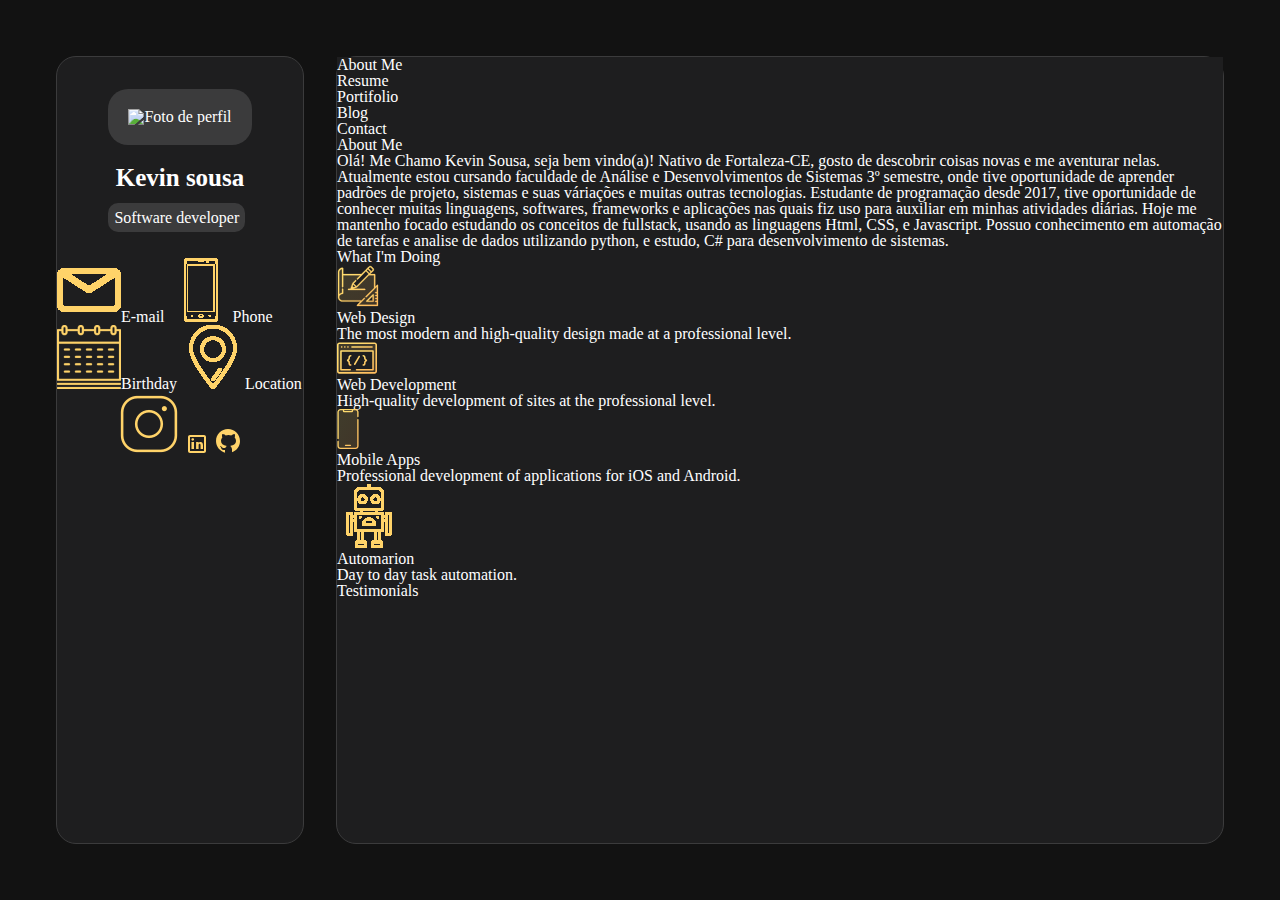
==== index.html @ a95f12bd "style: Adicionando os icones base" ====
<!DOCTYPE html>
<html lang="pt-br">

<head>
    <meta charset="UTF-8">
    <meta http-equiv="X-UA-Compatible" content="IE=edge">
    <meta name="viewport" content="width=device-width, initial-scale=1.0">
    <link rel="stylesheet" href="./css/aboutme.css">
    <title>Aboute me</title>
</head>

<body>
    <aside>
        <section class="information">
            <div class="personal-information">
                <img src="https://github.com/KevinDik.png" alt="Foto de perfil">
                <h1>Kevin sousa</h1>
                <span>Software developer</span>
            </div>
            <div class="personal-icons">
                <img src="./assets/icon-email.png" alt="icone email"><span>E-mail</span>
                <img src="./assets/icon-phone.png" alt="icone phone"><span>Phone</span>
                <img src="./assets/icon-calendar.png" alt="icone aniversario"><span>Birthday</span>
                <img src="./assets/icon-location.png" alt="icone localizacao"><span>Location</span>
            </div>
            <div class="k-social__media">
                <img src="./assets/icon-instagram.png" alt="Instagram">
                <img src="./assets/icon-linkedn.svg" alt="Linkedn">
                <img src="./assets/icon-github.svg" alt="GitHub">
            </div>
        </section>
    </aside>
    <main>
        <section class="aboutme">
            <nav class="menu">
                <ul>
                    <li><a href="./index.html">About Me</a></li>
                    <li><a href="./resume.html">Resume</a></li>
                    <li><a href="./portifolio.html">Portifolio</a></li>
                    <li><a href="./blog.html">Blog</a></li>
                    <li><a href="./contact.html">Contact</a></li>
                </ul>
            </nav>
            <div>
                <h2>About Me</h2>
                <p>Olá! Me Chamo Kevin Sousa, seja bem vindo(a)! Nativo de Fortaleza-CE, gosto de descobrir coisas novas
                    e me aventurar nelas.

                    Atualmente estou cursando faculdade de Análise e Desenvolvimentos de Sistemas 3º semestre, onde tive
                    oportunidade de aprender padrões de projeto, sistemas e suas váriações e muitas outras tecnologias.

                    Estudante de programação desde 2017, tive oportunidade de conhecer muitas linguagens, softwares,
                    frameworks e aplicações nas quais fiz uso para auxiliar em minhas atividades diárias. Hoje me
                    mantenho focado estudando os conceitos de fullstack, usando as linguagens Html, CSS, e Javascript.

                    Possuo conhecimento em automação de tarefas e analise de dados utilizando python, e estudo, C# para
                    desenvolvimento de sistemas.</p>
            </div>
        </section>
        <section class="skills">
            <h2>What I'm Doing</h2>
            <div>
                <img src="./assets/icon-design.svg" alt="icone de design">
                <h3>Web Design</h3>
                <p>The most modern and high-quality design made at a professional level.</p>
            </div>
            <div>
                <img src="./assets/icon-dev.svg" alt="icone desenvolvimento web">
                <h3>Web Development</h3>
                <p>High-quality development of sites at the professional level.</p>
            </div>
            <div>
                <img src="./assets/icon-app.svg" alt="icone desenvolvimento mobile">
                <h3>Mobile Apps</h3>
                <p>Professional development of applications for iOS and Android.</p>
            </div>
            <div>
                <img src="./assets/icon-robot.png" alt="icone automação">
                <h3>Automarion</h3>
                <p>Day to day task automation.</p>
            </div>
        </section>
        <section class="testimony">
            <h2>Testimonials</h2>
            <div>
                <img src="" alt="">
                <p></p>
            </div>
            <div>
                <img src="" alt="">
                <p></p>
            </div>
            <div>
                <img src="" alt="">
                <p></p>
            </div>
        </section>
        <section class="clients">
            <img src="" alt="">
            <img src="" alt="">
            <img src="" alt="">
        </section>
    </main>
</body>

</html>
---- css/aboutme.css ----
@import url("./reset.css");
@import url("./menu.css");

body {
    width: 100%;
    height: 100vh;
    display: grid;
    grid-template-columns: 1fr 3fr;
}

aside {
    background-color: var(--bg-card);
    border: 1px solid var(--avatar);
    margin: 3.5rem 1rem 3.5rem 3.5rem;
    border-radius: 20px;
}

main {
    background-color: var(--bg-card);
    border: 1px solid var(--avatar);
    margin: 3.5rem 3.5rem 3.5rem 1rem;
    border-radius: 20px;
}

.information {
    display: flex;
    align-items: center;
    flex-direction: column;
}

.personal-information {
    padding: 2rem;

}

.personal-information img {
    width: 100px;
    background-color: var(--avatar);
    padding: 20px;
    border-radius: 20px;
}

.personal-information h1 {
    padding: 20px 0;
    font-weight: bold;
    font-size: 25px;
    text-align: center;
}

.personal-information span {
    background-color: var(--avatar);
    padding: 6px;
    text-align: center;
    border-radius: 10px;
}

.box-icon {
    content: "";
}

.font-icon::before {
    content: "\e902"
}
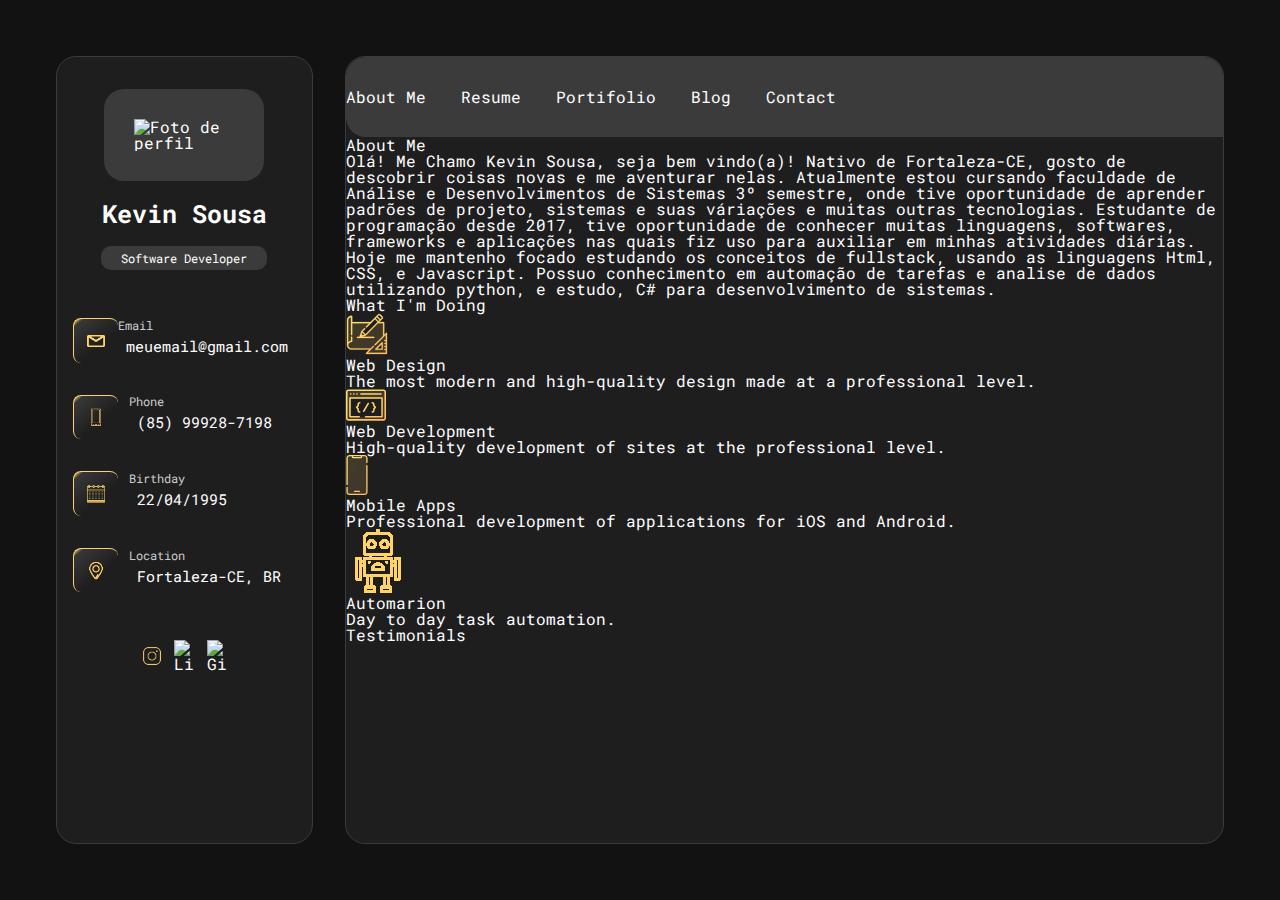
==== commit 7cb5dfe3: "style: Iniciado estilo do menu" ====
--- a/index.html
+++ b/index.html
@@ -5,6 +5,10 @@
     <meta charset="UTF-8">
     <meta http-equiv="X-UA-Compatible" content="IE=edge">
     <meta name="viewport" content="width=device-width, initial-scale=1.0">
+    <link rel="icon" type="image/x-icon" href="./assets/favicon.ico">
+    <link rel="preconnect" href="https://fonts.googleapis.com">
+    <link rel="preconnect" href="https://fonts.gstatic.com" crossorigin>
+    <link href="https://fonts.googleapis.com/css2?family=Roboto+Mono:wght@100;400;700&display=swap" rel="stylesheet">
     <link rel="stylesheet" href="./css/aboutme.css">
     <title>Aboute me</title>
 </head>
@@ -14,24 +18,35 @@
         <section class="information">
             <div class="personal-information">
                 <img src="https://github.com/KevinDik.png" alt="Foto de perfil">
-                <h1>Kevin sousa</h1>
-                <span>Software developer</span>
+                <h1>Kevin Sousa</h1>
+                <span>Software Developer</span>
             </div>
-            <div class="personal-icons">
-                <img src="./assets/icon-email.png" alt="icone email"><span>E-mail</span>
-                <img src="./assets/icon-phone.png" alt="icone phone"><span>Phone</span>
-                <img src="./assets/icon-calendar.png" alt="icone aniversario"><span>Birthday</span>
-                <img src="./assets/icon-location.png" alt="icone localizacao"><span>Location</span>
+            <div class="box-icons">
+                <ul>
+                    <li>
+                        <img src="./assets/icon-email.png" alt="icone email">
+                        <p>Email<span>meuemail@gmail.com</span></p>
+                    </li>
+                    <li>
+                        <img src="./assets/icon-phone.png" alt="icone phone"><p>Phone<span>(85) 99928-7198</span></p>
+                    </li>
+                    <li>
+                        <img src="./assets/icon-calendar.png" alt="icone aniversario"><p>Birthday<span>22/04/1995</span></p>
+                    </li>
+                    <li>
+                        <img src="./assets/icon-location.png" alt="icone localizacao"><p>Location<span>Fortaleza-CE, BR</span></p>
+                    </li>
+                </ul>
             </div>
-            <div class="k-social__media">
+            <div class="social-media">
                 <img src="./assets/icon-instagram.png" alt="Instagram">
-                <img src="./assets/icon-linkedn.svg" alt="Linkedn">
-                <img src="./assets/icon-github.svg" alt="GitHub">
+                <img src="./assets/icon-linkedn.png" alt="Linkedn">
+                <img src="./assets/icon-github.png" alt="GitHub">
             </div>
         </section>
     </aside>
     <main>
-        <section class="aboutme">
+        <section>
             <nav class="menu">
                 <ul>
                     <li><a href="./index.html">About Me</a></li>
--- a/css/aboutme.css
+++ b/css/aboutme.css
@@ -6,7 +6,14 @@
     height: 100vh;
     display: grid;
     grid-template-columns: 1fr 3fr;
+    font-family: 'Roboto Mono', monospace;
 }
+
+aside, main {
+    box-sizing: border-box;
+}
+
+/*style do aside*/
 
 aside {
     background-color: var(--bg-card);
@@ -22,21 +29,17 @@
     border-radius: 20px;
 }
 
-.information {
+.personal-information {
+    padding: 2rem;
     display: flex;
     align-items: center;
     flex-direction: column;
 }
 
-.personal-information {
-    padding: 2rem;
-
-}
-
 .personal-information img {
     width: 100px;
     background-color: var(--avatar);
-    padding: 20px;
+    padding: 30px;
     border-radius: 20px;
 }
 
@@ -49,15 +52,62 @@
 
 .personal-information span {
     background-color: var(--avatar);
-    padding: 6px;
+    padding: 6px 20px;
     text-align: center;
     border-radius: 10px;
+    font-size: 12px;
 }
 
-.box-icon {
-    content: "";
+.box-icons {
+    display: flex;
 }
 
-.font-icon::before {
-    content: "\e902"
-}+.box-icons ul li {
+    display: grid;
+    grid-template-columns: 1fr 3fr;
+    align-items: center;
+    justify-content: center;
+    margin: 0 auto;
+    padding: 1rem;
+}
+
+.box-icons ul li img{
+    width: 18px;
+    border-top: 1px solid var(--icon-color);
+    border-left: 1px solid var(--icon-color);
+    border-radius: 8px;
+    background-image: linear-gradient(140deg, var(--icon-color) 1%, var(--bg-information) 10%, var(--bg-card) 60%);
+    padding: 0.8rem;
+}
+
+.box-icons ul li p {
+    color: #ccc;
+    font-size: 12px;
+}
+
+.box-icons ul li span {
+    padding: 0.5rem;
+    font-size: 15px;
+    display: block;
+}
+
+.social-media {
+    display: flex;
+    align-items: center;
+    justify-content: center;
+    gap: 5%;
+    cursor: pointer;
+}
+
+.social-media img{
+    margin: 2rem 0;
+    width: 20px;
+    transition: opacity 0.2s ease-out;
+}
+
+.social-media img:hover {
+    opacity: 0.5;
+}
+
+/*style do main*/
+
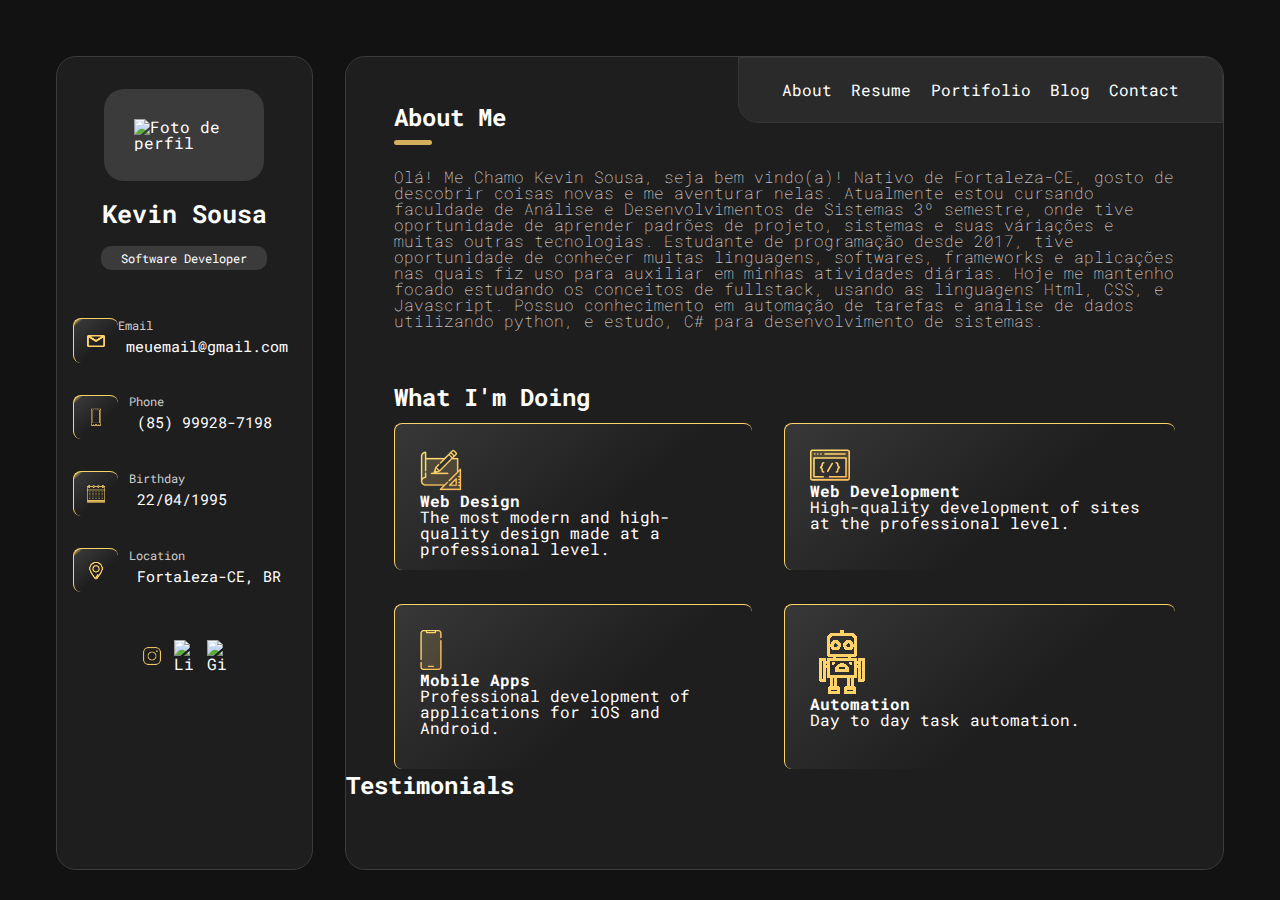
==== commit 14cb55ff: "style: Estilo dos cartões skills" ====
--- a/index.html
+++ b/index.html
@@ -47,16 +47,18 @@
     </aside>
     <main>
         <section>
-            <nav class="menu">
-                <ul>
-                    <li><a href="./index.html">About Me</a></li>
-                    <li><a href="./resume.html">Resume</a></li>
-                    <li><a href="./portifolio.html">Portifolio</a></li>
-                    <li><a href="./blog.html">Blog</a></li>
-                    <li><a href="./contact.html">Contact</a></li>
-                </ul>
-            </nav>
-            <div>
+            <div class="content-menu">
+                <nav class="menu">
+                    <ul>
+                        <li><a href="./index.html">About</a></li>
+                        <li><a href="./resume.html">Resume</a></li>
+                        <li><a href="./portifolio.html">Portifolio</a></li>
+                        <li><a href="./blog.html">Blog</a></li>
+                        <li><a href="./contact.html">Contact</a></li>
+                    </ul>
+                </nav>
+            </div>
+            <div class="content">
                 <h2>About Me</h2>
                 <p>Olá! Me Chamo Kevin Sousa, seja bem vindo(a)! Nativo de Fortaleza-CE, gosto de descobrir coisas novas
                     e me aventurar nelas.
@@ -74,25 +76,27 @@
         </section>
         <section class="skills">
             <h2>What I'm Doing</h2>
-            <div>
-                <img src="./assets/icon-design.svg" alt="icone de design">
-                <h3>Web Design</h3>
-                <p>The most modern and high-quality design made at a professional level.</p>
-            </div>
-            <div>
-                <img src="./assets/icon-dev.svg" alt="icone desenvolvimento web">
-                <h3>Web Development</h3>
-                <p>High-quality development of sites at the professional level.</p>
-            </div>
-            <div>
-                <img src="./assets/icon-app.svg" alt="icone desenvolvimento mobile">
-                <h3>Mobile Apps</h3>
-                <p>Professional development of applications for iOS and Android.</p>
-            </div>
-            <div>
-                <img src="./assets/icon-robot.png" alt="icone automação">
-                <h3>Automarion</h3>
-                <p>Day to day task automation.</p>
+            <div class="skills-content">
+                <div>
+                    <img src="./assets/icon-design.svg" alt="icone de design">
+                    <h3>Web Design</h3>
+                    <p>The most modern and high-quality design made at a professional level.</p>
+                </div>
+                <div>
+                    <img src="./assets/icon-dev.svg" alt="icone desenvolvimento web">
+                    <h3>Web Development</h3>
+                    <p>High-quality development of sites at the professional level.</p>
+                </div>
+                <div>
+                    <img src="./assets/icon-app.svg" alt="icone desenvolvimento mobile">
+                    <h3>Mobile Apps</h3>
+                    <p>Professional development of applications for iOS and Android.</p>
+                </div>
+                <div>
+                    <img src="./assets/icon-robot.png" alt="icone automação">
+                    <h3>Automation</h3>
+                    <p>Day to day task automation.</p>
+                </div>
             </div>
         </section>
         <section class="testimony">
--- a/css/aboutme.css
+++ b/css/aboutme.css
@@ -9,7 +9,8 @@
     font-family: 'Roboto Mono', monospace;
 }
 
-aside, main {
+aside,
+main {
     box-sizing: border-box;
 }
 
@@ -27,6 +28,7 @@
     border: 1px solid var(--avatar);
     margin: 3.5rem 3.5rem 3.5rem 1rem;
     border-radius: 20px;
+    position: relative;
 }
 
 .personal-information {
@@ -71,7 +73,7 @@
     padding: 1rem;
 }
 
-.box-icons ul li img{
+.box-icons ul li img {
     width: 18px;
     border-top: 1px solid var(--icon-color);
     border-left: 1px solid var(--icon-color);
@@ -99,7 +101,7 @@
     cursor: pointer;
 }
 
-.social-media img{
+.social-media img {
     margin: 2rem 0;
     width: 20px;
     transition: opacity 0.2s ease-out;
@@ -111,3 +113,75 @@
 
 /*style do main*/
 
+/*conteudo*/
+
+.content {
+    font-weight: 100;
+    padding: 3rem
+}
+
+.content h2 {
+    font-weight: bold;
+    font-size: 1.5rem;
+    position: relative;
+}
+
+.content h2::after {
+    content: '';
+    position: absolute;
+    bottom: -1rem;
+    left: 0;
+    width: 2.4rem;
+    height: 0.3125rem;
+    background-color: var(--text-hover);
+    z-index: 1;
+    border-radius: 20px;
+}
+
+.content p {
+    padding-top: 2rem;
+}
+
+/*section de skills*/
+
+.skills {
+    padding: 0.5rem 3rem;
+}
+
+h2 {
+    font-weight: bold;
+    font-size: 1.5rem;
+    margin-bottom: 0.5rem;
+}
+
+.skills-content {
+    display: grid;
+    grid-template-columns: 1fr 1fr;
+    align-items: center;
+    justify-content: start;
+}
+
+.skills-content div {
+    border-top: 1px solid var(--icon-color);
+    border-left: 1px solid var(--icon-color);
+    border-radius: 8px;
+    background-image: linear-gradient(140deg, var(--icon-color), var(--bg-information) 1%, var(--bg-card) 60%);
+    padding: 1rem;
+    display: inline-block;
+    align-items: center;
+    justify-content: center;
+    height: 60%;
+    padding: 25px;
+}
+
+.skills-content div:nth-child(1), .skills-content div:nth-child(3) {
+    margin-right: 2rem;
+}
+.skills-content div:nth-child(3), .skills-content div:nth-child(4) {
+    margin-top: 2rem;
+}
+
+.skills-content div h3 {
+    font-weight: bold;
+}
+
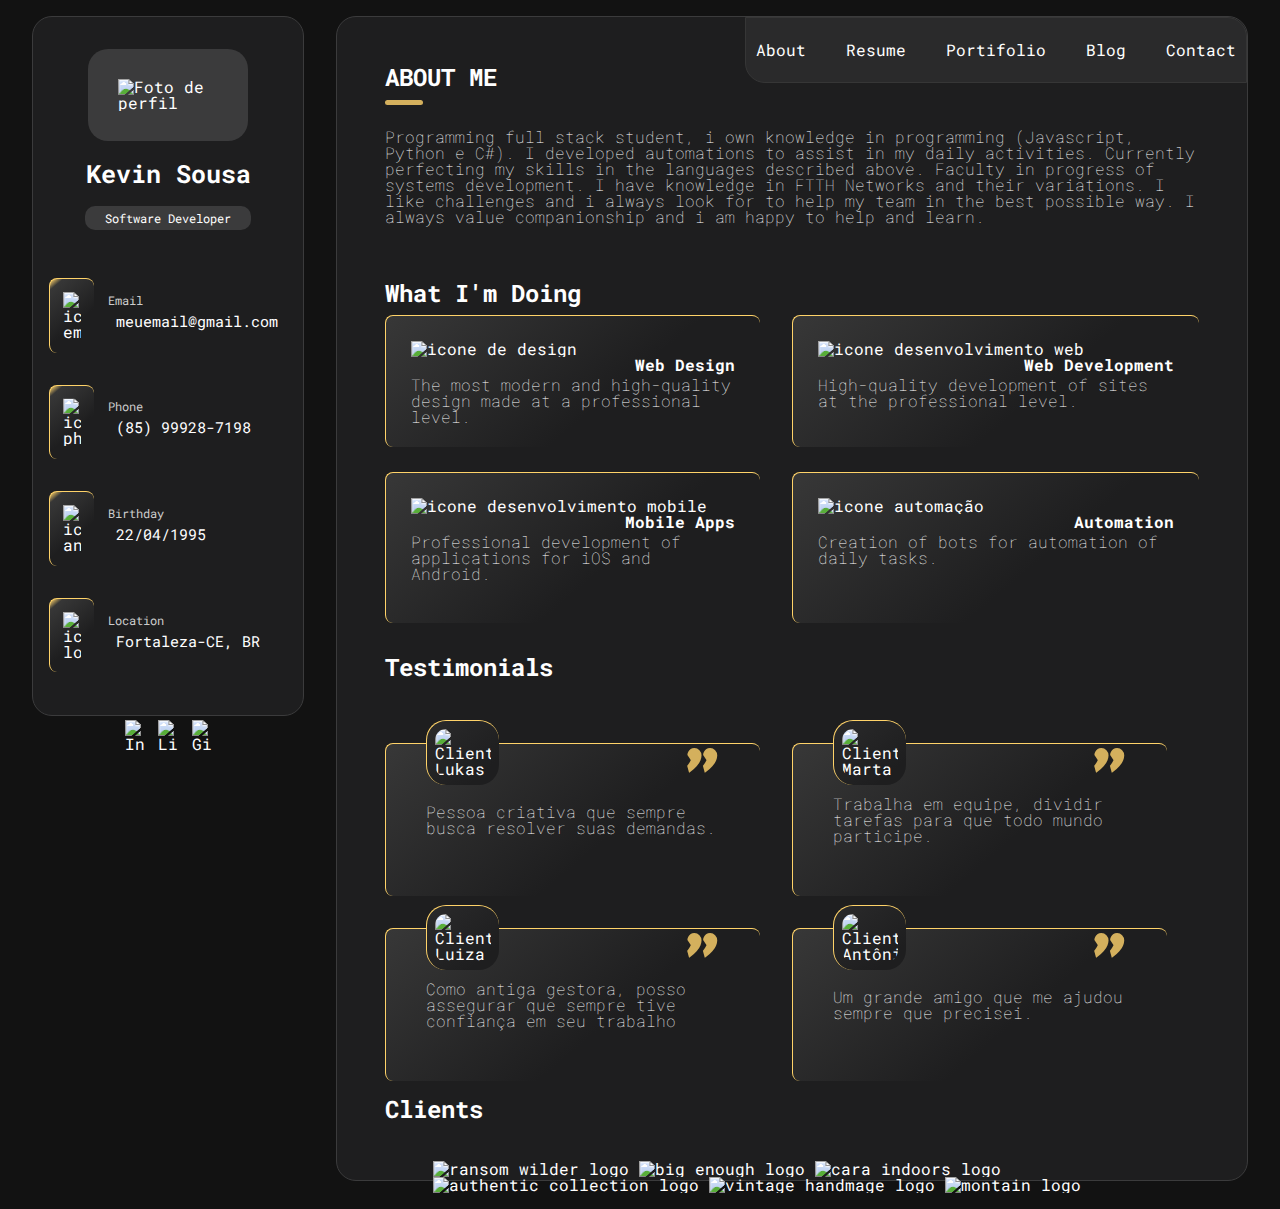
==== commit 0627fc88: "feat: Feito estrutura inicial html do resume" ====
--- a/index.html
+++ b/index.html
@@ -5,6 +5,9 @@
     <meta charset="UTF-8">
     <meta http-equiv="X-UA-Compatible" content="IE=edge">
     <meta name="viewport" content="width=device-width, initial-scale=1.0">
+    <link rel="preconnect" href="https://fonts.googleapis.com">
+    <link rel="preconnect" href="https://fonts.gstatic.com" crossorigin>
+    <link href="https://fonts.googleapis.com/css2?family=Secular+One&display=swap" rel="stylesheet">
     <link rel="icon" type="image/x-icon" href="./assets/favicon.ico">
     <link rel="preconnect" href="https://fonts.googleapis.com">
     <link rel="preconnect" href="https://fonts.gstatic.com" crossorigin>
@@ -24,24 +27,27 @@
             <div class="box-icons">
                 <ul>
                     <li>
-                        <img src="./assets/icon-email.png" alt="icone email">
+                        <img src="./assets/icons/icon-email.png" alt="icone email">
                         <p>Email<span>meuemail@gmail.com</span></p>
                     </li>
                     <li>
-                        <img src="./assets/icon-phone.png" alt="icone phone"><p>Phone<span>(85) 99928-7198</span></p>
+                        <img src="./assets/icons/icon-phone.png" alt="icone phone">
+                        <p>Phone<span>(85) 99928-7198</span></p>
                     </li>
                     <li>
-                        <img src="./assets/icon-calendar.png" alt="icone aniversario"><p>Birthday<span>22/04/1995</span></p>
+                        <img src="./assets/icons/icon-calendar.png" alt="icone aniversario">
+                        <p>Birthday<span>22/04/1995</span></p>
                     </li>
                     <li>
-                        <img src="./assets/icon-location.png" alt="icone localizacao"><p>Location<span>Fortaleza-CE, BR</span></p>
+                        <img src="./assets/icons/icon-location.png" alt="icone localizacao">
+                        <p>Location<span>Fortaleza-CE, BR</span></p>
                     </li>
                 </ul>
             </div>
             <div class="social-media">
-                <img src="./assets/icon-instagram.png" alt="Instagram">
-                <img src="./assets/icon-linkedn.png" alt="Linkedn">
-                <img src="./assets/icon-github.png" alt="GitHub">
+                <img src="./assets/social-media/icon-instagram.png" alt="Instagram">
+                <img src="./assets/social-media/icon-linkedn.png" alt="Linkedn">
+                <img src="./assets/social-media/icon-github.png" alt="GitHub">
             </div>
         </section>
     </aside>
@@ -58,66 +64,81 @@
                     </ul>
                 </nav>
             </div>
+        </section>
+        <section>
             <div class="content">
                 <h2>About Me</h2>
-                <p>Olá! Me Chamo Kevin Sousa, seja bem vindo(a)! Nativo de Fortaleza-CE, gosto de descobrir coisas novas
-                    e me aventurar nelas.
-
-                    Atualmente estou cursando faculdade de Análise e Desenvolvimentos de Sistemas 3º semestre, onde tive
-                    oportunidade de aprender padrões de projeto, sistemas e suas váriações e muitas outras tecnologias.
-
-                    Estudante de programação desde 2017, tive oportunidade de conhecer muitas linguagens, softwares,
-                    frameworks e aplicações nas quais fiz uso para auxiliar em minhas atividades diárias. Hoje me
-                    mantenho focado estudando os conceitos de fullstack, usando as linguagens Html, CSS, e Javascript.
-
-                    Possuo conhecimento em automação de tarefas e analise de dados utilizando python, e estudo, C# para
-                    desenvolvimento de sistemas.</p>
+                <p>Programming full stack student, i own knowledge in programming (Javascript, Python e C#). I
+                    developed automations to assist in my daily activities. Currently perfecting my skills in the
+                    languages described above. Faculty in progress of systems development. I have knowledge in FTTH
+                    Networks and their variations. I like challenges and i always look for to help my team in the best
+                    possible way. I always value companionship and i am happy to help and learn.</p>
             </div>
         </section>
         <section class="skills">
             <h2>What I'm Doing</h2>
             <div class="skills-content">
-                <div>
-                    <img src="./assets/icon-design.svg" alt="icone de design">
+                <div class="skills-box">
+                    <img src="./assets/icons/icon-design.svg" alt="icone de design">
                     <h3>Web Design</h3>
                     <p>The most modern and high-quality design made at a professional level.</p>
                 </div>
-                <div>
-                    <img src="./assets/icon-dev.svg" alt="icone desenvolvimento web">
+                <div class="skills-box">
+                    <img src="./assets/icons/icon-dev.svg" alt="icone desenvolvimento web">
                     <h3>Web Development</h3>
                     <p>High-quality development of sites at the professional level.</p>
                 </div>
-                <div>
-                    <img src="./assets/icon-app.svg" alt="icone desenvolvimento mobile">
+                <div class="skills-box">
+                    <img src="./assets/icons/icon-app.svg" alt="icone desenvolvimento mobile">
                     <h3>Mobile Apps</h3>
                     <p>Professional development of applications for iOS and Android.</p>
                 </div>
-                <div>
-                    <img src="./assets/icon-robot.png" alt="icone automação">
+                <div class="skills-box">
+                    <img src="./assets/icons/icon-robot.png" alt="icone automação">
                     <h3>Automation</h3>
-                    <p>Day to day task automation.</p>
+                    <p>Creation of bots for automation of daily tasks.</p>
                 </div>
             </div>
         </section>
         <section class="testimony">
             <h2>Testimonials</h2>
-            <div>
-                <img src="" alt="">
-                <p></p>
-            </div>
-            <div>
-                <img src="" alt="">
-                <p></p>
-            </div>
-            <div>
-                <img src="" alt="">
-                <p></p>
+            <div class="testimony-content">
+                <a href="">
+                    <div>
+                        <img src="./assets/clients/client1.png" alt="Cliente Lukas">
+                        <p>Pessoa criativa que sempre busca resolver suas demandas.</p>
+                    </div>
+                </a>
+                <a href="">
+                    <div>
+                        <img src="./assets/clients/client2.png" alt="Cliente Marta">
+                        <p>Trabalha em equipe, dividir tarefas para que todo mundo participe.</p>
+                    </div>
+                </a>
+                <a href="">
+                    <div>
+                        <img src="./assets/clients/client3.png" alt="Cliente Luiza">
+                        <p>Como antiga gestora, posso assegurar que sempre tive confiança em seu trabalho</p>
+                    </div>
+                </a>
+                <a href="">
+                    <div>
+                        <img src="./assets/clients/client4.png" alt="Cliente Antônio">
+                        <p>Um grande amigo que me ajudou sempre que precisei.</p>
+                    </div>
+                </a>
             </div>
         </section>
         <section class="clients">
-            <img src="" alt="">
-            <img src="" alt="">
-            <img src="" alt="">
+            <h2>Clients</h2>
+            <div class="clients">
+                <img src="./assets/business/logo1.png" alt="ransom wilder logo">
+                <img src="./assets/business/logo2.png" alt="big enough logo">
+                <img src="./assets/business/logo3.png" alt="cara indoors logo">
+                <img src="./assets/business/logo4.png" alt="authentic collection logo">
+                <img src="./assets/business/logo5.png" alt="vintage handmage logo">
+                <img src="./assets/business/logo6.png" alt="montain logo">
+            </div>
         </section>
     </main>
 </body>
--- a/css/aboutme.css
+++ b/css/aboutme.css
@@ -1,151 +1,10 @@
 @import url("./reset.css");
 @import url("./menu.css");
-
-body {
-    width: 100%;
-    height: 100vh;
-    display: grid;
-    grid-template-columns: 1fr 3fr;
-    font-family: 'Roboto Mono', monospace;
-}
-
-aside,
-main {
-    box-sizing: border-box;
-}
-
-/*style do aside*/
-
-aside {
-    background-color: var(--bg-card);
-    border: 1px solid var(--avatar);
-    margin: 3.5rem 1rem 3.5rem 3.5rem;
-    border-radius: 20px;
-}
-
-main {
-    background-color: var(--bg-card);
-    border: 1px solid var(--avatar);
-    margin: 3.5rem 3.5rem 3.5rem 1rem;
-    border-radius: 20px;
-    position: relative;
-}
-
-.personal-information {
-    padding: 2rem;
-    display: flex;
-    align-items: center;
-    flex-direction: column;
-}
-
-.personal-information img {
-    width: 100px;
-    background-color: var(--avatar);
-    padding: 30px;
-    border-radius: 20px;
-}
-
-.personal-information h1 {
-    padding: 20px 0;
-    font-weight: bold;
-    font-size: 25px;
-    text-align: center;
-}
-
-.personal-information span {
-    background-color: var(--avatar);
-    padding: 6px 20px;
-    text-align: center;
-    border-radius: 10px;
-    font-size: 12px;
-}
-
-.box-icons {
-    display: flex;
-}
-
-.box-icons ul li {
-    display: grid;
-    grid-template-columns: 1fr 3fr;
-    align-items: center;
-    justify-content: center;
-    margin: 0 auto;
-    padding: 1rem;
-}
-
-.box-icons ul li img {
-    width: 18px;
-    border-top: 1px solid var(--icon-color);
-    border-left: 1px solid var(--icon-color);
-    border-radius: 8px;
-    background-image: linear-gradient(140deg, var(--icon-color) 1%, var(--bg-information) 10%, var(--bg-card) 60%);
-    padding: 0.8rem;
-}
-
-.box-icons ul li p {
-    color: #ccc;
-    font-size: 12px;
-}
-
-.box-icons ul li span {
-    padding: 0.5rem;
-    font-size: 15px;
-    display: block;
-}
-
-.social-media {
-    display: flex;
-    align-items: center;
-    justify-content: center;
-    gap: 5%;
-    cursor: pointer;
-}
-
-.social-media img {
-    margin: 2rem 0;
-    width: 20px;
-    transition: opacity 0.2s ease-out;
-}
-
-.social-media img:hover {
-    opacity: 0.5;
-}
-
-/*style do main*/
-
-/*conteudo*/
-
-.content {
-    font-weight: 100;
-    padding: 3rem
-}
-
-.content h2 {
-    font-weight: bold;
-    font-size: 1.5rem;
-    position: relative;
-}
-
-.content h2::after {
-    content: '';
-    position: absolute;
-    bottom: -1rem;
-    left: 0;
-    width: 2.4rem;
-    height: 0.3125rem;
-    background-color: var(--text-hover);
-    z-index: 1;
-    border-radius: 20px;
-}
-
-.content p {
-    padding-top: 2rem;
-}
 
 /*section de skills*/
 
 .skills {
-    padding: 0.5rem 3rem;
+    padding: 0.5rem 3rem 2rem 3rem;
 }
 
 h2 {
@@ -161,7 +20,7 @@
     justify-content: start;
 }
 
-.skills-content div {
+.skills-content .skills-box {
     border-top: 1px solid var(--icon-color);
     border-left: 1px solid var(--icon-color);
     border-radius: 8px;
@@ -174,14 +33,104 @@
     padding: 25px;
 }
 
-.skills-content div:nth-child(1), .skills-content div:nth-child(3) {
+.skills-content .skills-box:nth-child(1), .skills-content div:nth-child(3) {
     margin-right: 2rem;
 }
-.skills-content div:nth-child(3), .skills-content div:nth-child(4) {
+.skills-content .skills-box:nth-child(3), .skills-content div:nth-child(4) {
     margin-top: 2rem;
 }
 
-.skills-content div h3 {
+.skills-content .skills-box h3 {
     font-weight: bold;
+    padding-bottom: 4px;
 }
 
+.skills-content .skills-box p {
+    font-weight: lighter;
+}
+
+.skills-content .skills-box h3, p {
+    display: flex;
+    justify-content: right;
+}
+
+/*Testimony*/
+
+.testimony{
+    padding: 0.5rem 3rem;
+    position: relative;
+}
+
+.testimony h2 {
+    margin-bottom: 2rem;
+}
+
+.testimony-content {
+    display: grid;
+    grid-template-columns: 1fr 1fr;
+    align-items: center;
+    justify-content: start;
+}
+
+.testimony-content div{
+    border-top: 1px solid var(--icon-color);
+    border-left: 1px solid var(--icon-color);
+    border-radius: 8px;
+    background-image: linear-gradient(140deg, var(--icon-color), var(--bg-information) 1%, var(--bg-card) 60%);
+    padding: 2.5em;
+    position: relative;
+    height: 4.5rem;
+    display: flex;
+    align-items: center;
+}
+
+.testimony-content div:nth-child(1), 
+.testimony-content div:nth-child(3) {
+    margin-right: 2rem;
+}
+.testimony-content div:nth-child(1), 
+.testimony-content div:nth-child(4) {
+    margin-top: 2rem;
+}
+
+.testimony-content div img {
+    width: 15%;
+    border-top: 1px solid var(--icon-color);
+    border-left: 1px solid var(--icon-color);
+    border-radius: 20px;
+    background-image: linear-gradient(140deg, var(--icon-color), #2A2A2B 1%, var(--bg-card) 80%);
+    padding: 0.5rem;
+    position: absolute;
+    top: -1.5rem;
+}
+
+.testimony-content div p {
+    font-weight: lighter;
+    
+}
+
+.testimony-content div p::after {
+    content: '"';
+    position: absolute;
+    top: 0;
+    right: 1;
+    z-index: 1;
+    color: var(--text-hover);
+    font-weight: bold;
+    font-size: 60px;
+    font-family: 'Secular One', sans-serif;
+}
+
+/*Clients*/
+
+.clients{
+    padding: 0.5rem 3rem;
+}
+
+.clients h2 {
+    margin-bottom: 2rem;
+}
+
+.clients img:hover {
+    cursor: pointer;
+}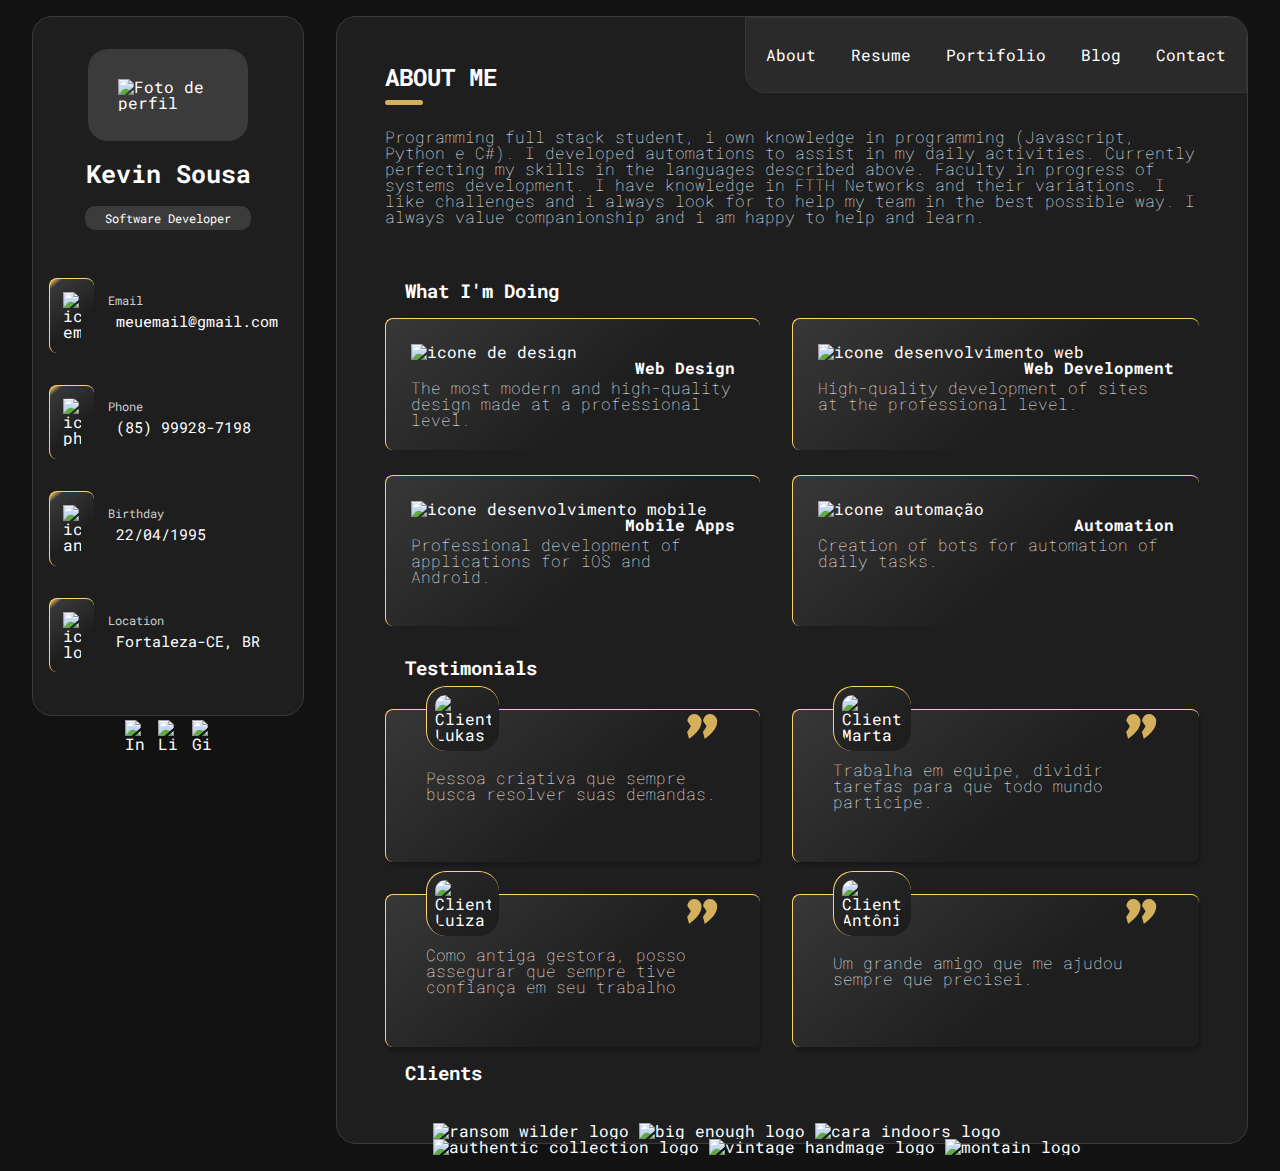
==== commit f501bf38: "feat: Iniciado a codificação do carrosel de testemunhas" ====
--- a/index.html
+++ b/index.html
@@ -13,6 +13,7 @@
     <link rel="preconnect" href="https://fonts.gstatic.com" crossorigin>
     <link href="https://fonts.googleapis.com/css2?family=Roboto+Mono:wght@100;400;700&display=swap" rel="stylesheet">
     <link rel="stylesheet" href="./css/aboutme.css">
+    <script src="/assets/scripts/index.js"></script>
     <title>Aboute me</title>
 </head>
 
@@ -67,7 +68,7 @@
         </section>
         <section>
             <div class="content">
-                <h2>About Me</h2>
+                <h2 class="titles">About Me</h2>
                 <p>Programming full stack student, i own knowledge in programming (Javascript, Python e C#). I
                     developed automations to assist in my daily activities. Currently perfecting my skills in the
                     languages described above. Faculty in progress of systems development. I have knowledge in FTTH
@@ -76,7 +77,7 @@
             </div>
         </section>
         <section class="skills">
-            <h2>What I'm Doing</h2>
+            <h3 class="subs-titles">What I'm Doing</h3>
             <div class="skills-content">
                 <div class="skills-box">
                     <img src="./assets/icons/icon-design.svg" alt="icone de design">
@@ -101,36 +102,39 @@
             </div>
         </section>
         <section class="testimony">
-            <h2>Testimonials</h2>
-            <div class="testimony-content">
-                <a href="">
-                    <div>
-                        <img src="./assets/clients/client1.png" alt="Cliente Lukas">
-                        <p>Pessoa criativa que sempre busca resolver suas demandas.</p>
+            <h3 class="subs-titles">Testimonials</h3>
+            <div class="carousel-slide">
+                <div class="testimony-content">
+                    <div class="carousel-item">
+                        <a href="">
+                            <img src="./assets/clients/client1.png" alt="Cliente Lukas">
+                            <p>Pessoa criativa que sempre busca resolver suas demandas.</p>
+                        </a>
                     </div>
-                </a>
-                <a href="">
-                    <div>
-                        <img src="./assets/clients/client2.png" alt="Cliente Marta">
-                        <p>Trabalha em equipe, dividir tarefas para que todo mundo participe.</p>
+                    <div class="carousel-item">
+                        <a href="">
+
+                            <img src="./assets/clients/client2.png" alt="Cliente Marta">
+                            <p>Trabalha em equipe, dividir tarefas para que todo mundo participe.</p>
+                        </a>
                     </div>
-                </a>
-                <a href="">
-                    <div>
-                        <img src="./assets/clients/client3.png" alt="Cliente Luiza">
-                        <p>Como antiga gestora, posso assegurar que sempre tive confiança em seu trabalho</p>
+                    <div class="carousel-item">
+                        <a href="">
+                            <img src="./assets/clients/client3.png" alt="Cliente Luiza">
+                            <p>Como antiga gestora, posso assegurar que sempre tive confiança em seu trabalho</p>
+                        </a>
                     </div>
-                </a>
-                <a href="">
-                    <div>
-                        <img src="./assets/clients/client4.png" alt="Cliente Antônio">
-                        <p>Um grande amigo que me ajudou sempre que precisei.</p>
+                    <div class="carousel-item">
+                        <a href="">
+                            <img src="./assets/clients/client4.png" alt="Cliente Antônio">
+                            <p>Um grande amigo que me ajudou sempre que precisei.</p>
+                        </a>
                     </div>
-                </a>
+                </div>
             </div>
         </section>
         <section class="clients">
-            <h2>Clients</h2>
+            <h3 class="subs-titles">Clients</h3>
             <div class="clients">
                 <img src="./assets/business/logo1.png" alt="ransom wilder logo">
                 <img src="./assets/business/logo2.png" alt="big enough logo">
@@ -143,4 +147,5 @@
     </main>
 </body>
 
+
 </html>--- a/css/aboutme.css
+++ b/css/aboutme.css
@@ -5,12 +5,6 @@
 
 .skills {
     padding: 0.5rem 3rem 2rem 3rem;
-}
-
-h2 {
-    font-weight: bold;
-    font-size: 1.5rem;
-    margin-bottom: 0.5rem;
 }
 
 .skills-content {
@@ -61,7 +55,7 @@
     position: relative;
 }
 
-.testimony h2 {
+.testimony h3 {
     margin-bottom: 2rem;
 }
 
@@ -72,7 +66,7 @@
     justify-content: start;
 }
 
-.testimony-content div{
+.testimony-content .carousel-item{
     border-top: 1px solid var(--icon-color);
     border-left: 1px solid var(--icon-color);
     border-radius: 8px;
@@ -82,6 +76,7 @@
     height: 4.5rem;
     display: flex;
     align-items: center;
+    box-shadow: 2px 4px 3px rgba(0, 0, 0, 0.205);
 }
 
 .testimony-content div:nth-child(1), 
@@ -89,8 +84,8 @@
     margin-right: 2rem;
 }
 .testimony-content div:nth-child(1), 
-.testimony-content div:nth-child(4) {
-    margin-top: 2rem;
+.testimony-content div:nth-child(2) {
+    margin-bottom: 2rem;
 }
 
 .testimony-content div img {
@@ -127,7 +122,7 @@
     padding: 0.5rem 3rem;
 }
 
-.clients h2 {
+.clients h3 {
     margin-bottom: 2rem;
 }
 
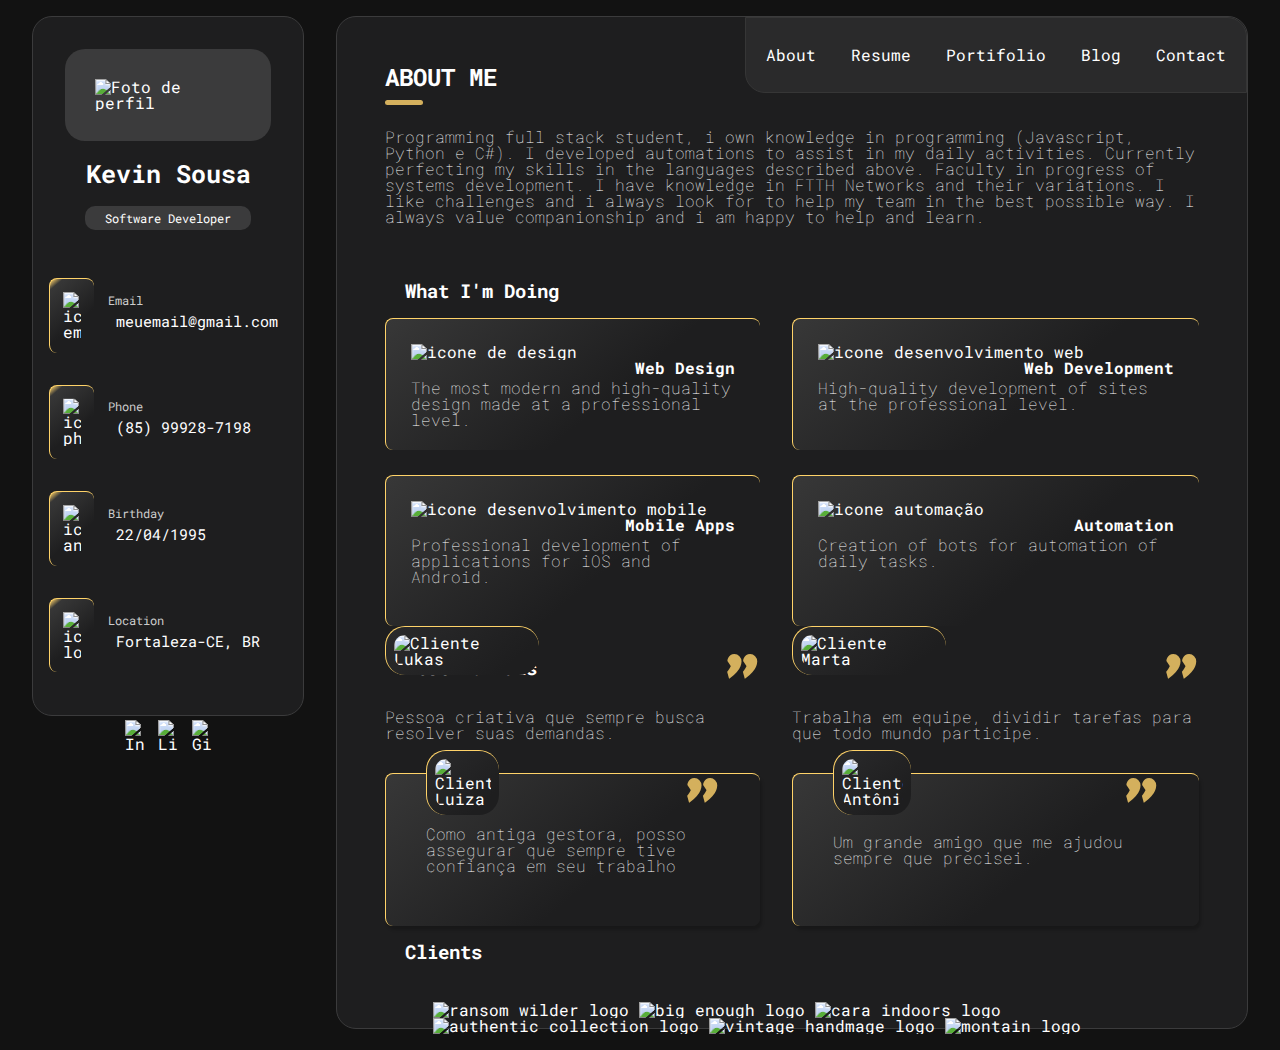
==== commit ccaa21b8: "feat: pagina blog criada | style: Realizado css" ====
--- a/index.html
+++ b/index.html
@@ -8,20 +8,21 @@
     <link rel="preconnect" href="https://fonts.googleapis.com">
     <link rel="preconnect" href="https://fonts.gstatic.com" crossorigin>
     <link href="https://fonts.googleapis.com/css2?family=Secular+One&display=swap" rel="stylesheet">
-    <link rel="icon" type="image/x-icon" href="./assets/favicon.ico">
+    <link rel="icon" type="image/x-icon" href="./assets/favicons/favicon.ico">
     <link rel="preconnect" href="https://fonts.googleapis.com">
     <link rel="preconnect" href="https://fonts.gstatic.com" crossorigin>
     <link href="https://fonts.googleapis.com/css2?family=Roboto+Mono:wght@100;400;700&display=swap" rel="stylesheet">
     <link rel="stylesheet" href="./css/aboutme.css">
-    <script src="/assets/scripts/index.js"></script>
+    <script src="/scripts/index.js"></script>
     <title>Aboute me</title>
 </head>
 
 <body>
+    <!-- esquerda -->
     <aside>
         <section class="information">
             <div class="personal-information">
-                <img src="https://github.com/KevinDik.png" alt="Foto de perfil">
+                <figure><img src="https://github.com/KevinDik.png" alt="Foto de perfil"></figure>
                 <h1>Kevin Sousa</h1>
                 <span>Software Developer</span>
             </div>
@@ -52,6 +53,8 @@
             </div>
         </section>
     </aside>
+
+    <!-- direita -->
     <main>
         <section>
             <div class="content-menu">
@@ -80,7 +83,7 @@
             <h3 class="subs-titles">What I'm Doing</h3>
             <div class="skills-content">
                 <div class="skills-box">
-                    <img src="./assets/icons/icon-design.svg" alt="icone de design">
+                    <figure><img src="./assets/icons/icon-design.svg" alt="icone de design"></figure>
                     <h3>Web Design</h3>
                     <p>The most modern and high-quality design made at a professional level.</p>
                 </div>
@@ -105,13 +108,13 @@
             <h3 class="subs-titles">Testimonials</h3>
             <div class="carousel-slide">
                 <div class="testimony-content">
-                    <div class="carousel-item">
+                    <div class="carousel-item--visible">
                         <a href="">
                             <img src="./assets/clients/client1.png" alt="Cliente Lukas">
                             <p>Pessoa criativa que sempre busca resolver suas demandas.</p>
                         </a>
                     </div>
-                    <div class="carousel-item">
+                    <div class="carousel-item--visible">
                         <a href="">
 
                             <img src="./assets/clients/client2.png" alt="Cliente Marta">
@@ -147,5 +150,4 @@
     </main>
 </body>
 
-
 </html>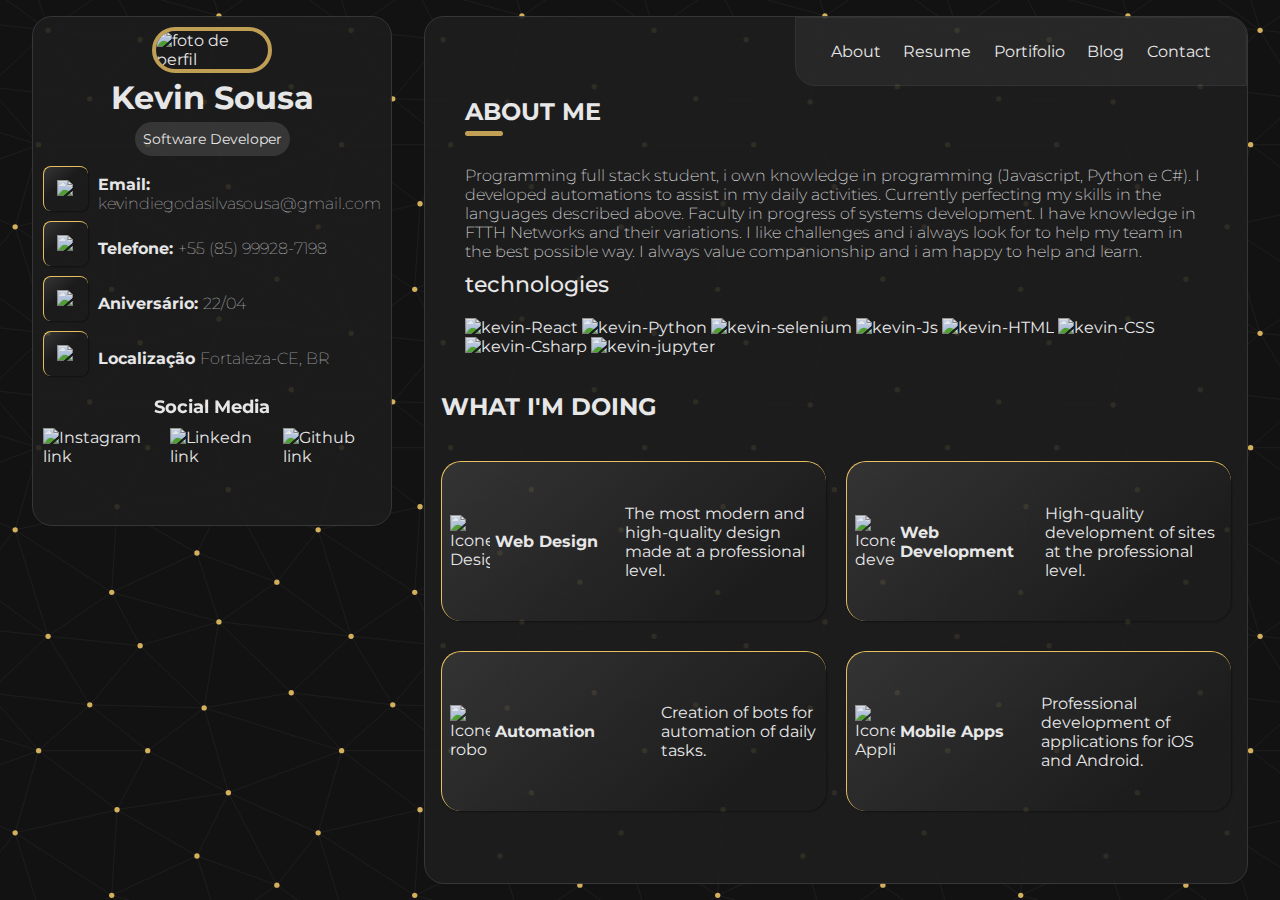
==== commit eb432466: "fix: Correção do bug CSS" ====
--- a/index.html
+++ b/index.html
@@ -5,149 +5,72 @@
     <meta charset="UTF-8">
     <meta http-equiv="X-UA-Compatible" content="IE=edge">
     <meta name="viewport" content="width=device-width, initial-scale=1.0">
-    <link rel="preconnect" href="https://fonts.googleapis.com">
-    <link rel="preconnect" href="https://fonts.gstatic.com" crossorigin>
-    <link href="https://fonts.googleapis.com/css2?family=Secular+One&display=swap" rel="stylesheet">
-    <link rel="icon" type="image/x-icon" href="./assets/favicons/favicon.ico">
-    <link rel="preconnect" href="https://fonts.googleapis.com">
-    <link rel="preconnect" href="https://fonts.gstatic.com" crossorigin>
-    <link href="https://fonts.googleapis.com/css2?family=Roboto+Mono:wght@100;400;700&display=swap" rel="stylesheet">
     <link rel="stylesheet" href="./css/aboutme.css">
     <script src="/scripts/index.js"></script>
+    <link rel="icon" type="image/x-icon" href="../assets/favicon/favicon.ico">
     <title>Aboute me</title>
 </head>
 
 <body>
     <!-- esquerda -->
-    <aside>
-        <section class="information">
-            <div class="personal-information">
-                <figure><img src="https://github.com/KevinDik.png" alt="Foto de perfil"></figure>
-                <h1>Kevin Sousa</h1>
-                <span>Software Developer</span>
-            </div>
-            <div class="box-icons">
-                <ul>
-                    <li>
-                        <img src="./assets/icons/icon-email.png" alt="icone email">
-                        <p>Email<span>meuemail@gmail.com</span></p>
-                    </li>
-                    <li>
-                        <img src="./assets/icons/icon-phone.png" alt="icone phone">
-                        <p>Phone<span>(85) 99928-7198</span></p>
-                    </li>
-                    <li>
-                        <img src="./assets/icons/icon-calendar.png" alt="icone aniversario">
-                        <p>Birthday<span>22/04/1995</span></p>
-                    </li>
-                    <li>
-                        <img src="./assets/icons/icon-location.png" alt="icone localizacao">
-                        <p>Location<span>Fortaleza-CE, BR</span></p>
-                    </li>
-                </ul>
-            </div>
-            <div class="social-media">
-                <img src="./assets/social-media/icon-instagram.png" alt="Instagram">
-                <img src="./assets/social-media/icon-linkedn.png" alt="Linkedn">
-                <img src="./assets/social-media/icon-github.png" alt="GitHub">
-            </div>
-        </section>
-    </aside>
+    <aside id="locale-aside"></aside>
 
     <!-- direita -->
     <main>
+        <section id="locale-menu"></section>
         <section>
-            <div class="content-menu">
-                <nav class="menu">
-                    <ul>
-                        <li><a href="./index.html">About</a></li>
-                        <li><a href="./resume.html">Resume</a></li>
-                        <li><a href="./portifolio.html">Portifolio</a></li>
-                        <li><a href="./blog.html">Blog</a></li>
-                        <li><a href="./contact.html">Contact</a></li>
-                    </ul>
-                </nav>
+            <div class="principal-content">
+                <h2 class="titles">About me</h2>
+                <p>Programming full stack student, i own knowledge in programming (Javascript, Python e C#). I developed automations to assist in my daily activities. Currently perfecting my skills in the languages described above. Faculty in progress of systems development. I have knowledge in FTTH Networks and their variations. I like challenges and i always look for to help my team in the best possible way. I always value companionship and i am happy to help and learn.</p>
+            </div>
+            <div>
+                <h3 class="sub-titles">technologies</h3>
+                <div class="content-technologies">
+                    <img alt="kevin-React" height="30" width="40" src="https://raw.githubusercontent.com/devicons/devicon/master/icons/react/react-original.svg">
+                    <img alt="kevin-Python" height="30" width="40" src="https://raw.githubusercontent.com/devicons/devicon/master/icons/python/python-original.svg">
+                    <img alt="kevin-selenium" height="30" width="40"src="https://cdn.jsdelivr.net/gh/devicons/devicon/icons/selenium/selenium-original.svg"/>
+                    <img alt="kevin-Js" height="30" width="40" src="https://raw.githubusercontent.com/devicons/devicon/master/icons/javascript/javascript-plain.svg">
+                    <img alt="kevin-HTML" height="30" width="40" src="https://raw.githubusercontent.com/devicons/devicon/master/icons/html5/html5-original.svg">
+                    <img alt="kevin-CSS" height="30" width="40" src="https://raw.githubusercontent.com/devicons/devicon/master/icons/css3/css3-original.svg">
+                    <img alt="kevin-Csharp" height="30" width="40" src="https://raw.githubusercontent.com/devicons/devicon/master/icons/csharp/csharp-original.svg">
+                    <img alt="kevin-jupyter" height="30" width="40" src="https://cdn.jsdelivr.net/gh/devicons/devicon/icons/jupyter/jupyter-original.svg" />
+                </div>
             </div>
         </section>
         <section>
-            <div class="content">
-                <h2 class="titles">About Me</h2>
-                <p>Programming full stack student, i own knowledge in programming (Javascript, Python e C#). I
-                    developed automations to assist in my daily activities. Currently perfecting my skills in the
-                    languages described above. Faculty in progress of systems development. I have knowledge in FTTH
-                    Networks and their variations. I like challenges and i always look for to help my team in the best
-                    possible way. I always value companionship and i am happy to help and learn.</p>
-            </div>
-        </section>
-        <section class="skills">
-            <h3 class="subs-titles">What I'm Doing</h3>
+            <h2 class="titles">What I'm Doing</h2>
             <div class="skills-content">
-                <div class="skills-box">
-                    <figure><img src="./assets/icons/icon-design.svg" alt="icone de design"></figure>
-                    <h3>Web Design</h3>
-                    <p>The most modern and high-quality design made at a professional level.</p>
+                <div>
+                    <img src="../assets/icons/icon-design.svg" alt="Icone Design">
+                    <h4>Web Design
+                    </h4>
+                    <p>The most modern and high-quality design made at a professional level.
+                    </p>
                 </div>
-                <div class="skills-box">
-                    <img src="./assets/icons/icon-dev.svg" alt="icone desenvolvimento web">
-                    <h3>Web Development</h3>
-                    <p>High-quality development of sites at the professional level.</p>
+                <div>
+                    <img src="../assets/icons/icon-dev.svg" alt="Icone developer">
+                    <h4>Web Development
+                    </h4>
+                    <p>High-quality development of sites at the professional level.
+                    </p>
                 </div>
-                <div class="skills-box">
-                    <img src="./assets/icons/icon-app.svg" alt="icone desenvolvimento mobile">
-                    <h3>Mobile Apps</h3>
-                    <p>Professional development of applications for iOS and Android.</p>
+                <div>
+                    <img src="../assets/icons/icon-robot.png" alt="Icone robo">
+                    <h4>Automation</h4>
+                    <p>Creation of bots for automation of daily tasks.</p>
                 </div>
-                <div class="skills-box">
-                    <img src="./assets/icons/icon-robot.png" alt="icone automação">
-                    <h3>Automation</h3>
-                    <p>Creation of bots for automation of daily tasks.</p>
+                <div>
+                    <img src="../assets/icons/icon-app.svg" alt="Icone Application">
+                    <h4>Mobile Apps
+                    </h4>
+                    <p>Professional development of applications for iOS and Android.
+                    </p>
                 </div>
             </div>
         </section>
-        <section class="testimony">
-            <h3 class="subs-titles">Testimonials</h3>
-            <div class="carousel-slide">
-                <div class="testimony-content">
-                    <div class="carousel-item--visible">
-                        <a href="">
-                            <img src="./assets/clients/client1.png" alt="Cliente Lukas">
-                            <p>Pessoa criativa que sempre busca resolver suas demandas.</p>
-                        </a>
-                    </div>
-                    <div class="carousel-item--visible">
-                        <a href="">
-
-                            <img src="./assets/clients/client2.png" alt="Cliente Marta">
-                            <p>Trabalha em equipe, dividir tarefas para que todo mundo participe.</p>
-                        </a>
-                    </div>
-                    <div class="carousel-item">
-                        <a href="">
-                            <img src="./assets/clients/client3.png" alt="Cliente Luiza">
-                            <p>Como antiga gestora, posso assegurar que sempre tive confiança em seu trabalho</p>
-                        </a>
-                    </div>
-                    <div class="carousel-item">
-                        <a href="">
-                            <img src="./assets/clients/client4.png" alt="Cliente Antônio">
-                            <p>Um grande amigo que me ajudou sempre que precisei.</p>
-                        </a>
-                    </div>
-                </div>
-            </div>
-        </section>
-        <section class="clients">
-            <h3 class="subs-titles">Clients</h3>
-            <div class="clients">
-                <img src="./assets/business/logo1.png" alt="ransom wilder logo">
-                <img src="./assets/business/logo2.png" alt="big enough logo">
-                <img src="./assets/business/logo3.png" alt="cara indoors logo">
-                <img src="./assets/business/logo4.png" alt="authentic collection logo">
-                <img src="./assets/business/logo5.png" alt="vintage handmage logo">
-                <img src="./assets/business/logo6.png" alt="montain logo">
-            </div>
-        </section>
     </main>
+    <script src="./scripts/menu.js"></script>
+    <script src="./scripts/aside.js"></script>
 </body>
 
 </html>--- a/css/aboutme.css
+++ b/css/aboutme.css
@@ -1,131 +1,64 @@
 @import url("./reset.css");
 @import url("./menu.css");
 
-/*section de skills*/
+.principal-content {
+    margin-bottom: 10px;
+}
 
-.skills {
-    padding: 0.5rem 3rem 2rem 3rem;
+.principal-content p{
+    font-weight: 200;
+    text-align: left;
+}
+
+.content-technologies {
+    margin: 20px 0;
 }
 
 .skills-content {
     display: grid;
     grid-template-columns: 1fr 1fr;
-    align-items: center;
-    justify-content: start;
+    gap: 20px;
 }
 
-.skills-content .skills-box {
-    border-top: 1px solid var(--icon-color);
-    border-left: 1px solid var(--icon-color);
-    border-radius: 8px;
-    background-image: linear-gradient(140deg, var(--icon-color), var(--bg-information) 1%, var(--bg-card) 60%);
-    padding: 1rem;
-    display: inline-block;
+.skills-content div {
+    display: flex;
+    gap: 5px;
     align-items: center;
     justify-content: center;
-    height: 60%;
-    padding: 25px;
-}
-
-.skills-content .skills-box:nth-child(1), .skills-content div:nth-child(3) {
-    margin-right: 2rem;
-}
-.skills-content .skills-box:nth-child(3), .skills-content div:nth-child(4) {
-    margin-top: 2rem;
-}
-
-.skills-content .skills-box h3 {
-    font-weight: bold;
-    padding-bottom: 4px;
-}
-
-.skills-content .skills-box p {
-    font-weight: lighter;
-}
-
-.skills-content .skills-box h3, p {
-    display: flex;
-    justify-content: right;
-}
-
-/*Testimony*/
-
-.testimony{
-    padding: 0.5rem 3rem;
-    position: relative;
-}
-
-.testimony h3 {
-    margin-bottom: 2rem;
-}
-
-.testimony-content {
-    display: grid;
-    grid-template-columns: 1fr 1fr;
-    align-items: center;
-    justify-content: start;
-}
-
-.testimony-content .carousel-item{
-    border-top: 1px solid var(--icon-color);
-    border-left: 1px solid var(--icon-color);
-    border-radius: 8px;
-    background-image: linear-gradient(140deg, var(--icon-color), var(--bg-information) 1%, var(--bg-card) 60%);
-    padding: 2.5em;
-    position: relative;
-    height: 4.5rem;
-    display: flex;
-    align-items: center;
-    box-shadow: 2px 4px 3px rgba(0, 0, 0, 0.205);
-}
-
-.testimony-content div:nth-child(1), 
-.testimony-content div:nth-child(3) {
-    margin-right: 2rem;
-}
-.testimony-content div:nth-child(1), 
-.testimony-content div:nth-child(2) {
-    margin-bottom: 2rem;
-}
-
-.testimony-content div img {
-    width: 15%;
     border-top: 1px solid var(--icon-color);
     border-left: 1px solid var(--icon-color);
     border-radius: 20px;
-    background-image: linear-gradient(140deg, var(--icon-color), #2A2A2B 1%, var(--bg-card) 80%);
+    background: linear-gradient(140deg, var(--icon-color) 1%, var(--bg-information) 1%, var(--bg-card) 80%);
     padding: 0.5rem;
-    position: absolute;
-    top: -1.5rem;
+    margin-bottom: 10px;
+    box-shadow: 1px 1px 2px rgba(0, 0, 0, 0.4);
+    height: 160px;
+    transition: transform 0.3s ease-in-out;
 }
 
-.testimony-content div p {
-    font-weight: lighter;
-    
+.skills-content div:hover, 
+.skills-content div:active {
+    transform: scale(1.1);
 }
 
-.testimony-content div p::after {
-    content: '"';
-    position: absolute;
-    top: 0;
-    right: 1;
-    z-index: 1;
-    color: var(--text-hover);
-    font-weight: bold;
-    font-size: 60px;
-    font-family: 'Secular One', sans-serif;
+.skills-content div img {
+    width: 40px;
 }
 
-/*Clients*/
-
-.clients{
-    padding: 0.5rem 3rem;
+.skills-content div h4 {
+    width: 100%;
 }
 
-.clients h3 {
-    margin-bottom: 2rem;
+.skills-content div p {
+    font-weight: light;
 }
 
-.clients img:hover {
-    cursor: pointer;
+@media screen and (max-width: 800px) {
+    .skills-content {
+        grid-template-columns: 1fr;
+    }
+
+    .skills-content div {
+        height: 120px;
+    }
 }